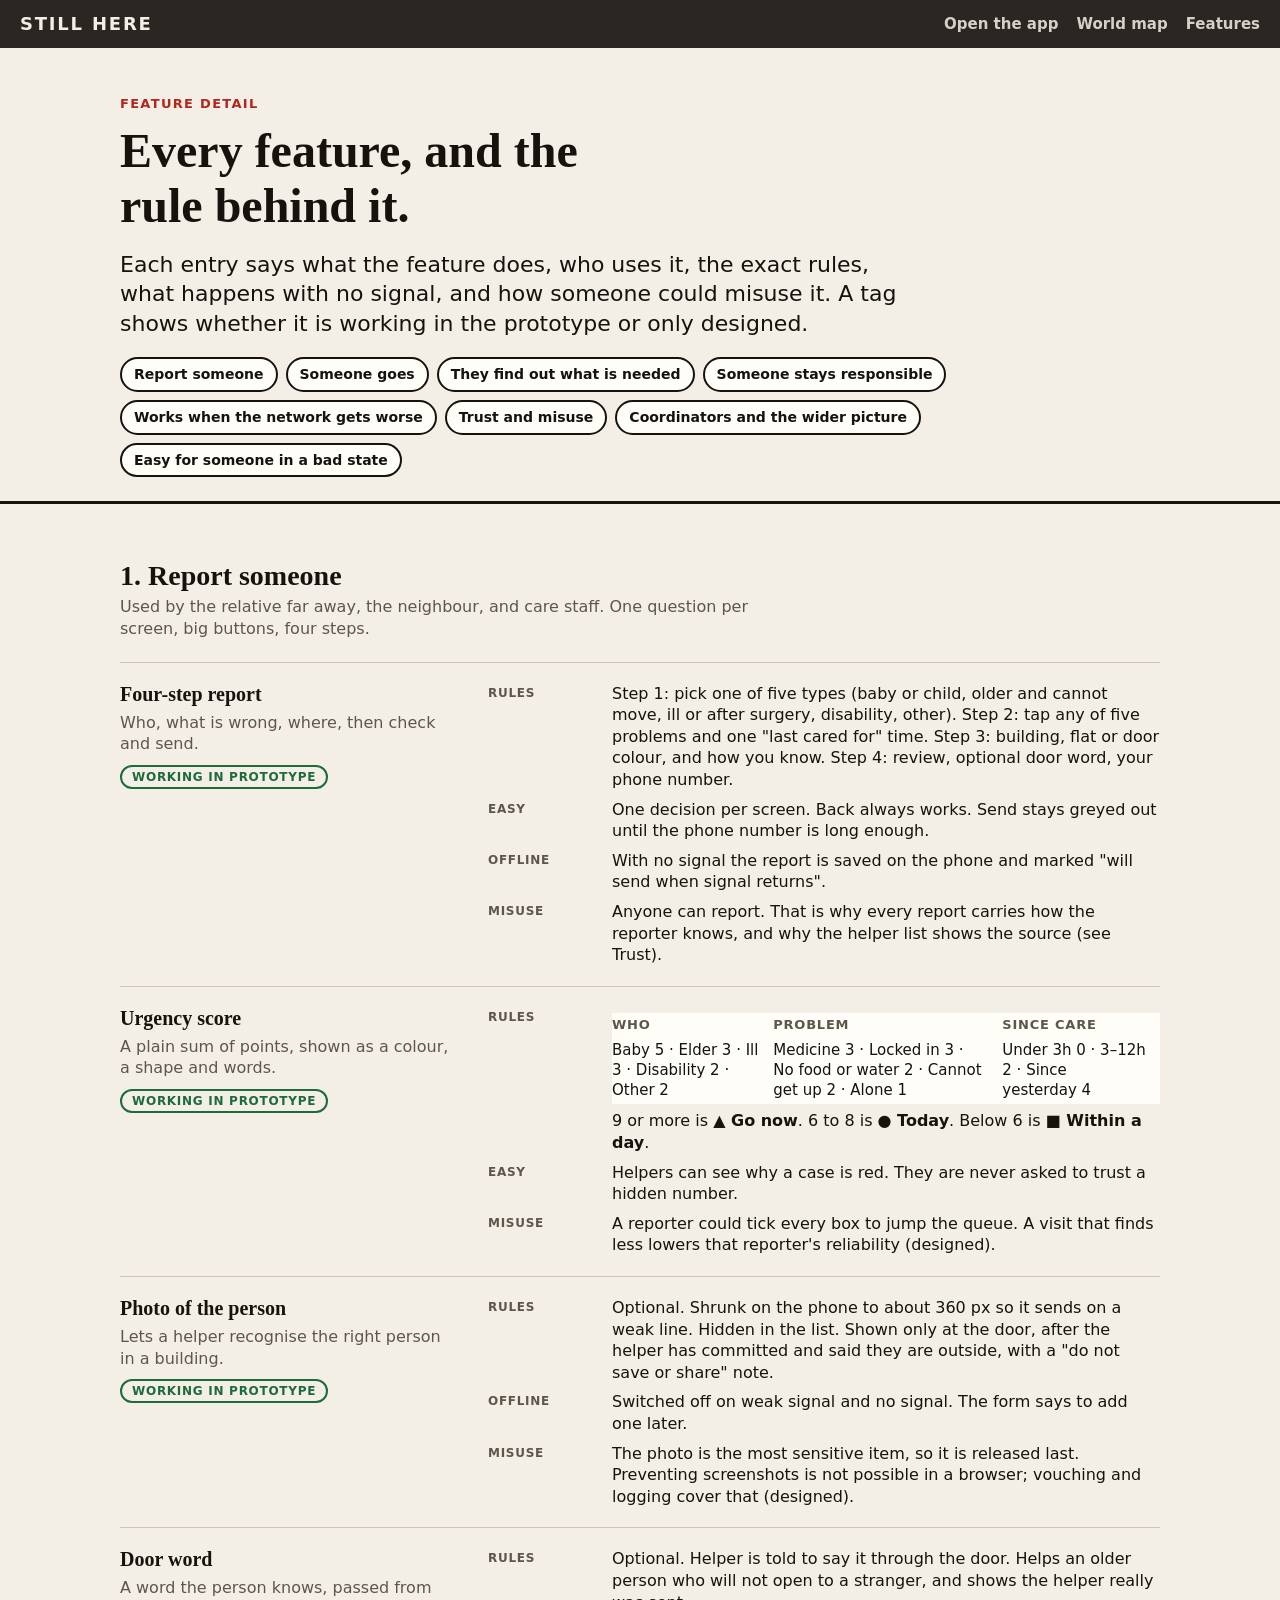
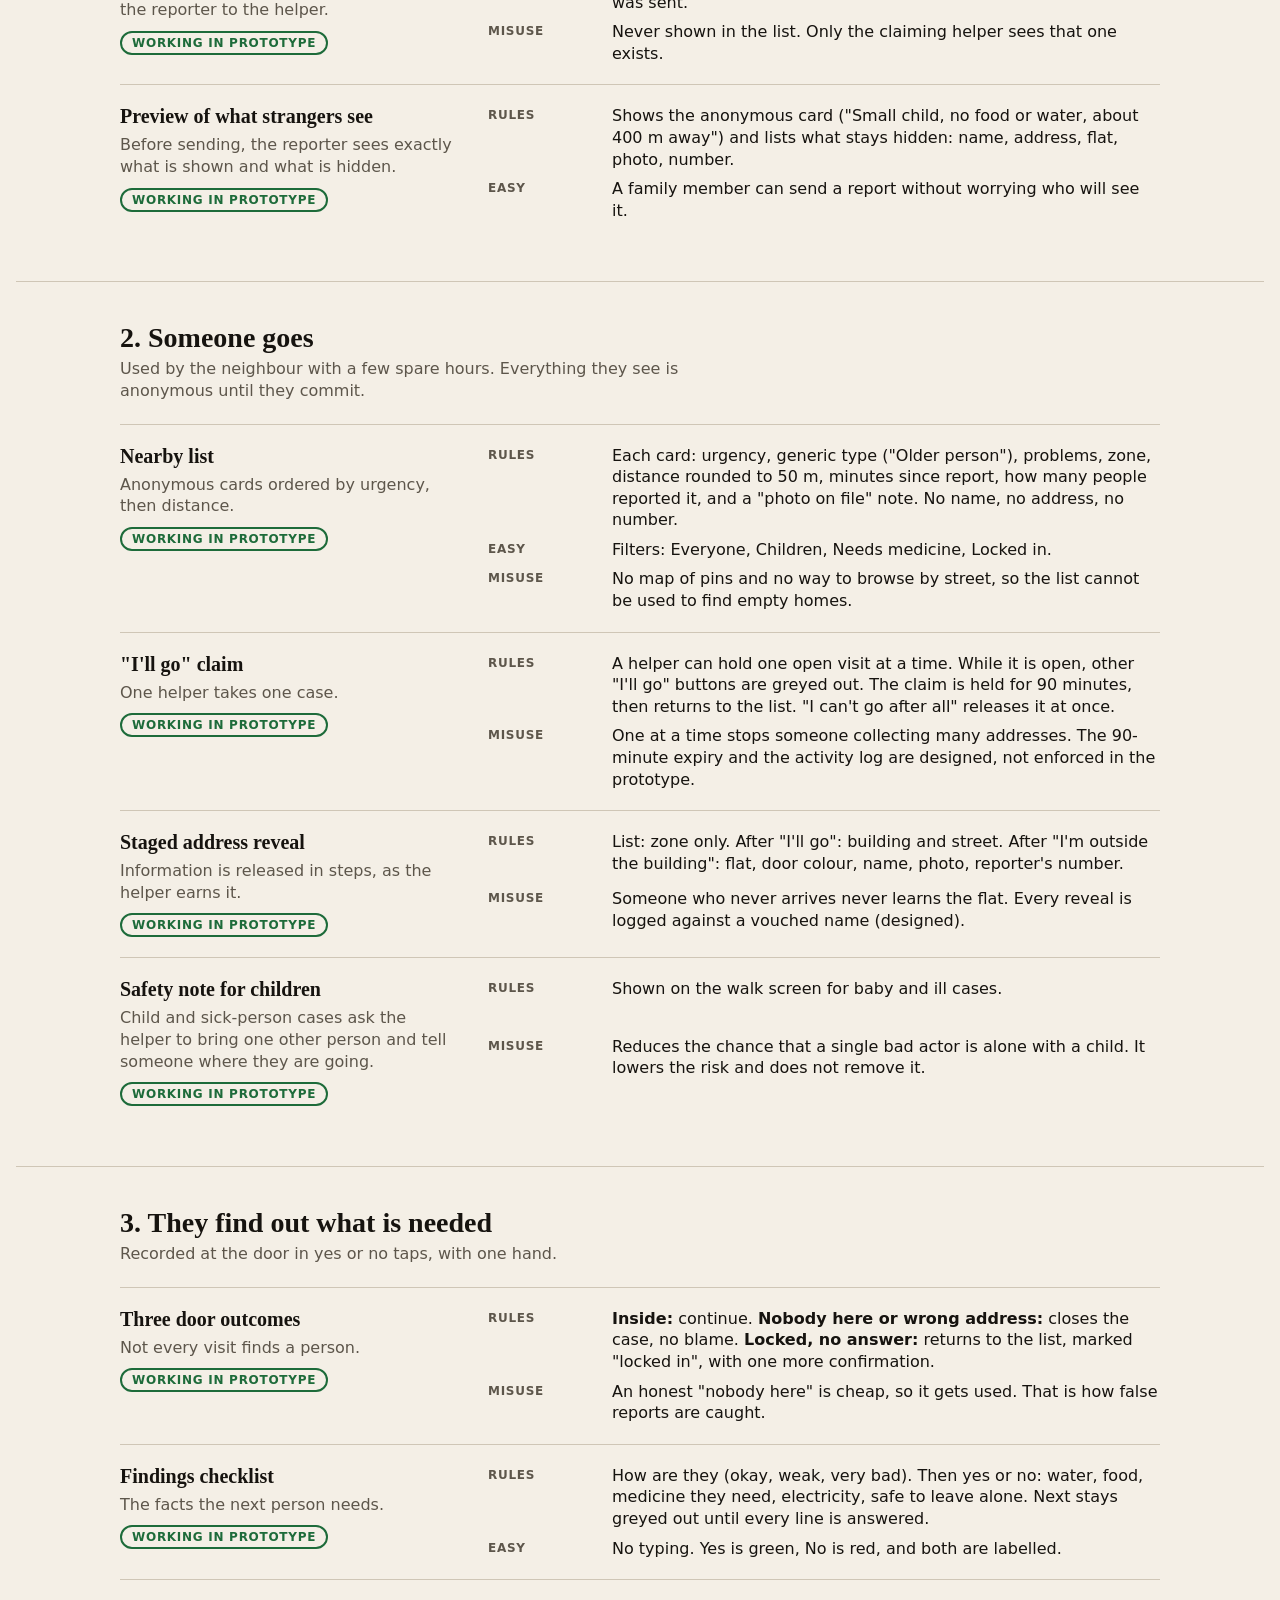
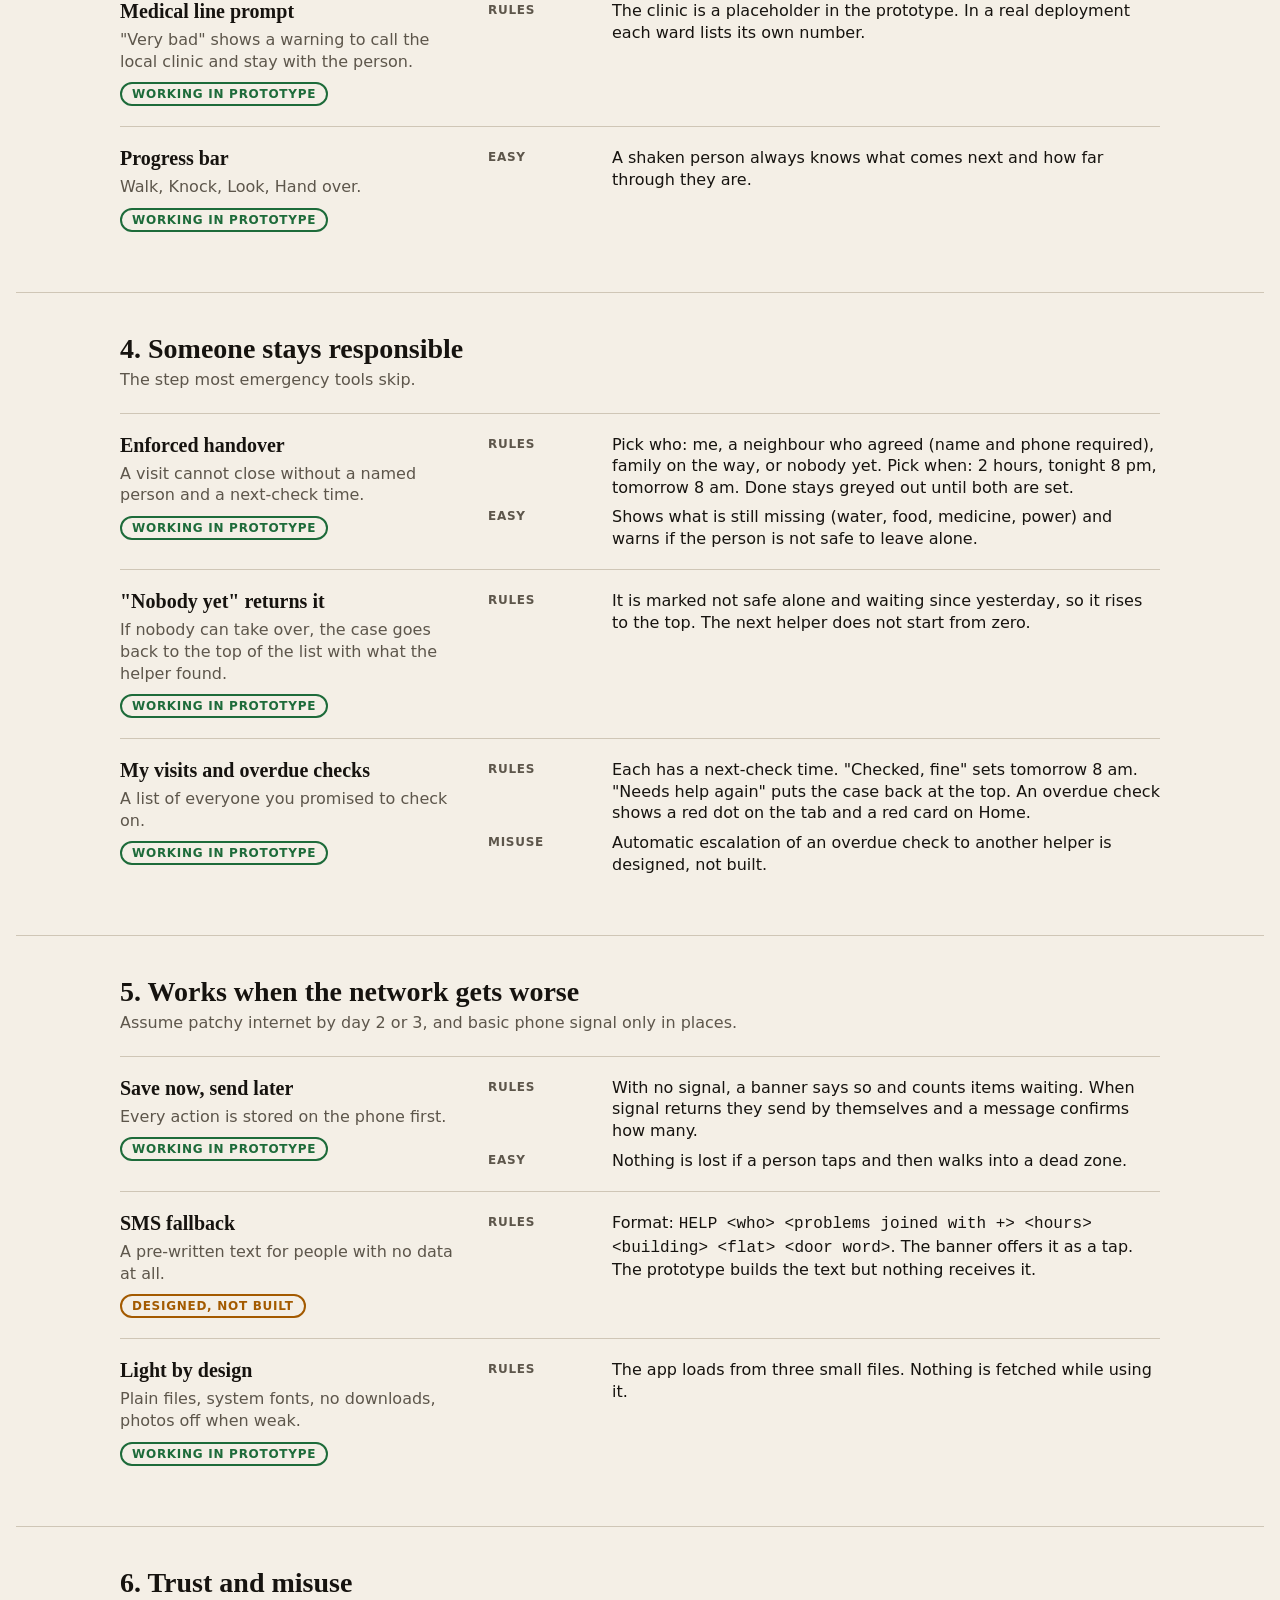
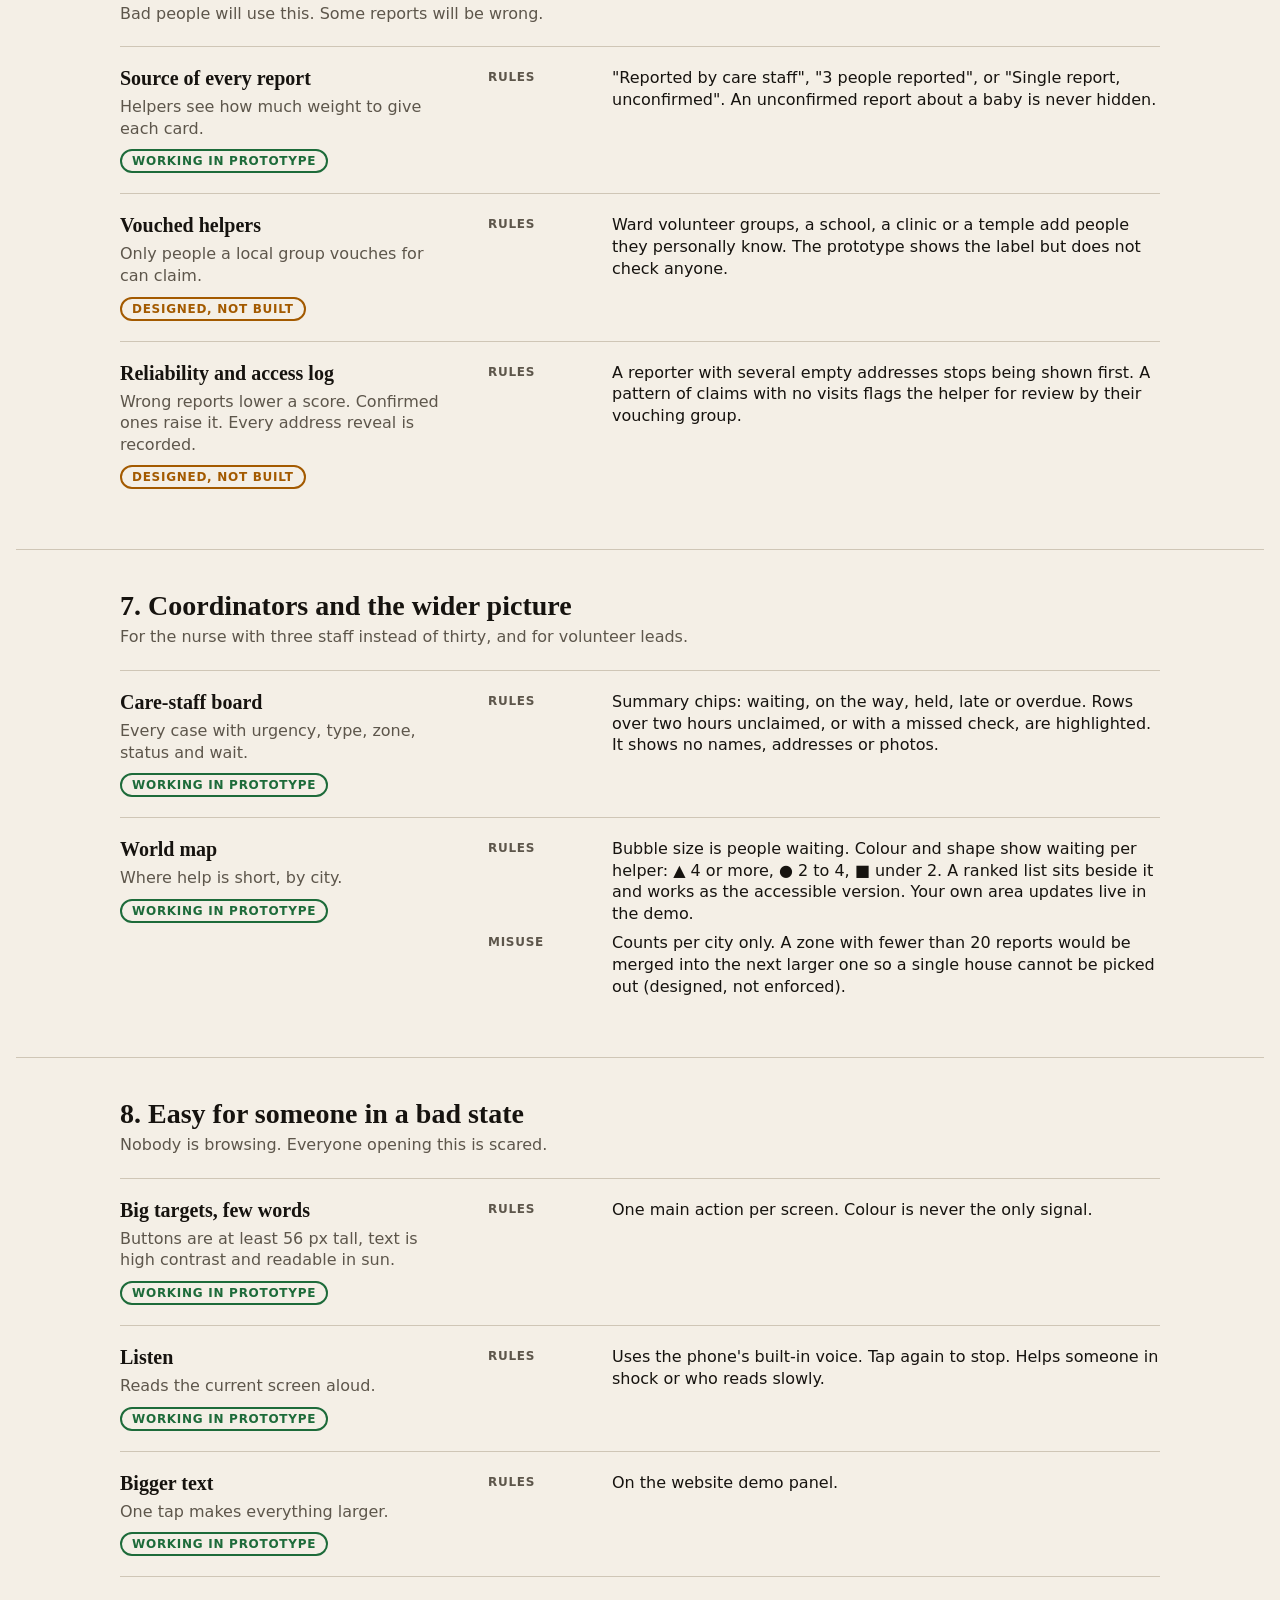
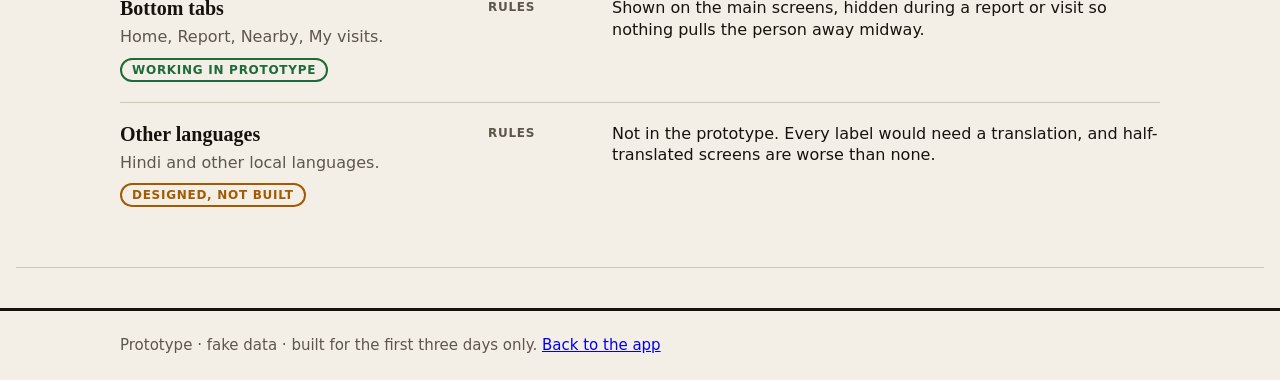
==== features.html @ 3e06edb7 "Add detailed Features page Co-Authored-By: Claude Sonnet 5.5 <noreply@anthropic.com>" ====
<!doctype html>
<html lang="en">
<head>
<meta charset="utf-8">
<meta name="viewport" content="width=device-width, initial-scale=1">
<title>Still Here – Features</title>
<link rel="stylesheet" href="style.css">
<style>
.fh{padding:48px 0 24px;border-bottom:3px solid var(--ink)}
.fh h1{font-size:clamp(30px,5vw,48px);max-width:20ch}
.toc{display:flex;flex-wrap:wrap;gap:8px;margin:18px 0 0}
.toc a{border:2px solid var(--ink);border-radius:99px;padding:6px 12px;font-weight:700;font-size:14px;color:var(--ink);text-decoration:none;background:var(--card)}
.group{padding:40px 0;border-bottom:1px solid var(--line)}
.group>.wrap>h2{font:800 28px Georgia,serif;text-transform:none;letter-spacing:0;color:var(--ink);margin:0 0 4px}
.group>.wrap>p.mute{margin:0 0 22px;max-width:62ch}
.feat{display:grid;grid-template-columns:minmax(0,1fr) minmax(0,2fr);gap:12px 32px;padding:20px 0;border-top:1px solid var(--line)}
.feat h3{font:800 20px Georgia,serif;margin:0 0 6px}
.feat .what{margin:0;font-size:16px;color:var(--mute)}
.badge{display:inline-block;margin-top:10px;font:800 12px system-ui;letter-spacing:.06em;text-transform:uppercase;border:2px solid;border-radius:99px;padding:3px 10px}
.badge.built{color:var(--green)}.badge.design{color:var(--amber)}
dl.d{margin:0;display:grid;grid-template-columns:110px minmax(0,1fr);gap:8px 14px;font-size:16px}
dl.d dt{font:800 12px system-ui;letter-spacing:.06em;text-transform:uppercase;color:var(--mute);padding-top:3px}
dl.d dd{margin:0}
table.pts{min-width:0;width:auto;margin:6px 0}
table.pts td,table.pts th{padding:4px 14px 4px 0;border:none}
@media (max-width:760px){.feat{grid-template-columns:1fr}dl.d{grid-template-columns:1fr}dl.d dt{padding:0}}
</style>
</head>
<body>
<nav id="site-nav">
  <a class="logo" href="index.html">STILL HERE</a>
  <div class="links"><a href="index.html#app">Open the app</a><a href="index.html#map">World map</a><a href="features.html">Features</a></div>
</nav>

<header class="fh"><div class="wrap">
  <p class="kicker">Feature detail</p>
  <h1>Every feature, and the rule behind it.</h1>
  <p class="lead">Each entry says what the feature does, who uses it, the exact rules, what happens with no signal, and how someone could misuse it.
    A tag shows whether it is working in the prototype or only designed.</p>
  <nav class="toc" id="toc" aria-label="Sections"></nav>
</div></header>

<main id="groups"></main>
<footer class="band foot"><div class="wrap">Prototype · fake data · built for the first three days only. <a href="index.html">Back to the app</a></div></footer>

<script>
const G = [
{ id:'report', title:'1. Report someone', sub:'Used by the relative far away, the neighbour, and care staff. One question per screen, big buttons, four steps.', f:[
 { n:'Four-step report', b:'built', w:'Who, what is wrong, where, then check and send.', d:{
   Rules:'Step 1: pick one of five types (baby or child, older and cannot move, ill or after surgery, disability, other). Step 2: tap any of five problems and one "last cared for" time. Step 3: building, flat or door colour, and how you know. Step 4: review, optional door word, your phone number.',
   Easy:'One decision per screen. Back always works. Send stays greyed out until the phone number is long enough.',
   Offline:'With no signal the report is saved on the phone and marked "will send when signal returns".',
   Misuse:'Anyone can report. That is why every report carries how the reporter knows, and why the helper list shows the source (see Trust).' } },
 { n:'Urgency score', b:'built', w:'A plain sum of points, shown as a colour, a shape and words.', d:{
   Rules:`<table class="pts"><tr><th>Who</th><th>Problem</th><th>Since care</th></tr><tr><td>Baby 5 · Elder 3 · Ill 3 · Disability 2 · Other 2</td><td>Medicine 3 · Locked in 3 · No food or water 2 · Cannot get up 2 · Alone 1</td><td>Under 3h 0 · 3–12h 2 · Since yesterday 4</td></tr></table>9 or more is <b>▲ Go now</b>. 6 to 8 is <b>● Today</b>. Below 6 is <b>■ Within a day</b>.`,
   Easy:'Helpers can see why a case is red. They are never asked to trust a hidden number.',
   Misuse:'A reporter could tick every box to jump the queue. A visit that finds less lowers that reporter\'s reliability (designed).' } },
 { n:'Photo of the person', b:'built', w:'Lets a helper recognise the right person in a building.', d:{
   Rules:'Optional. Shrunk on the phone to about 360 px so it sends on a weak line. Hidden in the list. Shown only at the door, after the helper has committed and said they are outside, with a "do not save or share" note.',
   Offline:'Switched off on weak signal and no signal. The form says to add one later.',
   Misuse:'The photo is the most sensitive item, so it is released last. Preventing screenshots is not possible in a browser; vouching and logging cover that (designed).' } },
 { n:'Door word', b:'built', w:'A word the person knows, passed from the reporter to the helper.', d:{
   Rules:'Optional. Helper is told to say it through the door. Helps an older person who will not open to a stranger, and shows the helper really was sent.',
   Misuse:'Never shown in the list. Only the claiming helper sees that one exists.' } },
 { n:'Preview of what strangers see', b:'built', w:'Before sending, the reporter sees exactly what is shown and what is hidden.', d:{
   Rules:'Shows the anonymous card ("Small child, no food or water, about 400 m away") and lists what stays hidden: name, address, flat, photo, number.',
   Easy:'A family member can send a report without worrying who will see it.' } }
]},
{ id:'go', title:'2. Someone goes', sub:'Used by the neighbour with a few spare hours. Everything they see is anonymous until they commit.', f:[
 { n:'Nearby list', b:'built', w:'Anonymous cards ordered by urgency, then distance.', d:{
   Rules:'Each card: urgency, generic type ("Older person"), problems, zone, distance rounded to 50 m, minutes since report, how many people reported it, and a "photo on file" note. No name, no address, no number.',
   Easy:'Filters: Everyone, Children, Needs medicine, Locked in.',
   Misuse:'No map of pins and no way to browse by street, so the list cannot be used to find empty homes.' } },
 { n:'"I\'ll go" claim', b:'built', w:'One helper takes one case.', d:{
   Rules:'A helper can hold one open visit at a time. While it is open, other "I\'ll go" buttons are greyed out. The claim is held for 90 minutes, then returns to the list. "I can\'t go after all" releases it at once.',
   Misuse:'One at a time stops someone collecting many addresses. The 90-minute expiry and the activity log are designed, not enforced in the prototype.' } },
 { n:'Staged address reveal', b:'built', w:'Information is released in steps, as the helper earns it.', d:{
   Rules:'List: zone only. After "I\'ll go": building and street. After "I\'m outside the building": flat, door colour, name, photo, reporter\'s number.',
   Misuse:'Someone who never arrives never learns the flat. Every reveal is logged against a vouched name (designed).' } },
 { n:'Safety note for children', b:'built', w:'Child and sick-person cases ask the helper to bring one other person and tell someone where they are going.', d:{
   Rules:'Shown on the walk screen for baby and ill cases.',
   Misuse:'Reduces the chance that a single bad actor is alone with a child. It lowers the risk and does not remove it.' } }
]},
{ id:'find', title:'3. They find out what is needed', sub:'Recorded at the door in yes or no taps, with one hand.', f:[
 { n:'Three door outcomes', b:'built', w:'Not every visit finds a person.', d:{
   Rules:'<b>Inside:</b> continue. <b>Nobody here or wrong address:</b> closes the case, no blame. <b>Locked, no answer:</b> returns to the list, marked "locked in", with one more confirmation.',
   Misuse:'An honest "nobody here" is cheap, so it gets used. That is how false reports are caught.' } },
 { n:'Findings checklist', b:'built', w:'The facts the next person needs.', d:{
   Rules:'How are they (okay, weak, very bad). Then yes or no: water, food, medicine they need, electricity, safe to leave alone. Next stays greyed out until every line is answered.',
   Easy:'No typing. Yes is green, No is red, and both are labelled.' } },
 { n:'Medical line prompt', b:'built', w:'"Very bad" shows a warning to call the local clinic and stay with the person.', d:{
   Rules:'The clinic is a placeholder in the prototype. In a real deployment each ward lists its own number.' } },
 { n:'Progress bar', b:'built', w:'Walk, Knock, Look, Hand over.', d:{
   Easy:'A shaken person always knows what comes next and how far through they are.' } }
]},
{ id:'own', title:'4. Someone stays responsible', sub:'The step most emergency tools skip.', f:[
 { n:'Enforced handover', b:'built', w:'A visit cannot close without a named person and a next-check time.', d:{
   Rules:'Pick who: me, a neighbour who agreed (name and phone required), family on the way, or nobody yet. Pick when: 2 hours, tonight 8 pm, tomorrow 8 am. Done stays greyed out until both are set.',
   Easy:'Shows what is still missing (water, food, medicine, power) and warns if the person is not safe to leave alone.' } },
 { n:'"Nobody yet" returns it', b:'built', w:'If nobody can take over, the case goes back to the top of the list with what the helper found.', d:{
   Rules:'It is marked not safe alone and waiting since yesterday, so it rises to the top. The next helper does not start from zero.' } },
 { n:'My visits and overdue checks', b:'built', w:'A list of everyone you promised to check on.', d:{
   Rules:'Each has a next-check time. "Checked, fine" sets tomorrow 8 am. "Needs help again" puts the case back at the top. An overdue check shows a red dot on the tab and a red card on Home.',
   Misuse:'Automatic escalation of an overdue check to another helper is designed, not built.' } }
]},
{ id:'net', title:'5. Works when the network gets worse', sub:'Assume patchy internet by day 2 or 3, and basic phone signal only in places.', f:[
 { n:'Save now, send later', b:'built', w:'Every action is stored on the phone first.', d:{
   Rules:'With no signal, a banner says so and counts items waiting. When signal returns they send by themselves and a message confirms how many.',
   Easy:'Nothing is lost if a person taps and then walks into a dead zone.' } },
 { n:'SMS fallback', b:'design', w:'A pre-written text for people with no data at all.', d:{
   Rules:'Format: <code>HELP &lt;who&gt; &lt;problems joined with +&gt; &lt;hours&gt; &lt;building&gt; &lt;flat&gt; &lt;door word&gt;</code>. The banner offers it as a tap. The prototype builds the text but nothing receives it.' } },
 { n:'Light by design', b:'built', w:'Plain files, system fonts, no downloads, photos off when weak.', d:{
   Rules:'The app loads from three small files. Nothing is fetched while using it.' } }
]},
{ id:'trust', title:'6. Trust and misuse', sub:'Bad people will use this. Some reports will be wrong.', f:[
 { n:'Source of every report', b:'built', w:'Helpers see how much weight to give each card.', d:{
   Rules:'"Reported by care staff", "3 people reported", or "Single report, unconfirmed". An unconfirmed report about a baby is never hidden.' } },
 { n:'Vouched helpers', b:'design', w:'Only people a local group vouches for can claim.', d:{
   Rules:'Ward volunteer groups, a school, a clinic or a temple add people they personally know. The prototype shows the label but does not check anyone.' } },
 { n:'Reliability and access log', b:'design', w:'Wrong reports lower a score. Confirmed ones raise it. Every address reveal is recorded.', d:{
   Rules:'A reporter with several empty addresses stops being shown first. A pattern of claims with no visits flags the helper for review by their vouching group.' } }
]},
{ id:'coord', title:'7. Coordinators and the wider picture', sub:'For the nurse with three staff instead of thirty, and for volunteer leads.', f:[
 { n:'Care-staff board', b:'built', w:'Every case with urgency, type, zone, status and wait.', d:{
   Rules:'Summary chips: waiting, on the way, held, late or overdue. Rows over two hours unclaimed, or with a missed check, are highlighted. It shows no names, addresses or photos.' } },
 { n:'World map', b:'built', w:'Where help is short, by city.', d:{
   Rules:'Bubble size is people waiting. Colour and shape show waiting per helper: ▲ 4 or more, ● 2 to 4, ■ under 2. A ranked list sits beside it and works as the accessible version. Your own area updates live in the demo.',
   Misuse:'Counts per city only. A zone with fewer than 20 reports would be merged into the next larger one so a single house cannot be picked out (designed, not enforced).' } }
]},
{ id:'ease', title:'8. Easy for someone in a bad state', sub:'Nobody is browsing. Everyone opening this is scared.', f:[
 { n:'Big targets, few words', b:'built', w:'Buttons are at least 56 px tall, text is high contrast and readable in sun.', d:{ Rules:'One main action per screen. Colour is never the only signal.' } },
 { n:'Listen', b:'built', w:'Reads the current screen aloud.', d:{ Rules:'Uses the phone\'s built-in voice. Tap again to stop. Helps someone in shock or who reads slowly.' } },
 { n:'Bigger text', b:'built', w:'One tap makes everything larger.', d:{ Rules:'On the website demo panel.' } },
 { n:'Bottom tabs', b:'built', w:'Home, Report, Nearby, My visits.', d:{ Rules:'Shown on the main screens, hidden during a report or visit so nothing pulls the person away midway.' } },
 { n:'Other languages', b:'design', w:'Hindi and other local languages.', d:{ Rules:'Not in the prototype. Every label would need a translation, and half-translated screens are worse than none.' } }
]}
];
const bl = {built:'Working in prototype', design:'Designed, not built'};
document.getElementById('toc').innerHTML = G.map(g => `<a href="#${g.id}">${g.title.replace(/^\d+\. /,'')}</a>`).join('');
document.getElementById('groups').innerHTML = G.map(g => `<section class="group" id="${g.id}"><div class="wrap"><h2>${g.title}</h2><p class="mute">${g.sub}</p>` +
  g.f.map(f => `<article class="feat"><div><h3>${f.n}</h3><p class="what">${f.w}</p><span class="badge ${f.b}">${bl[f.b]}</span></div><dl class="d">${Object.entries(f.d).map(([k,v]) => `<dt>${k}</dt><dd>${v}</dd>`).join('')}</dl></article>`).join('') +
  `</div></section>`).join('');
</script>
</body>
</html>
---- style.css ----
/* High contrast, sun-readable, system fonts only (nothing to download on a bad network). */
:root{
  --paper:#f4efe6; --ink:#16130f; --mute:#5d564b; --line:#cfc6b6; --card:#fffdf8;
  --red:#b3261e; --amber:#a35a00; --blue:#1f5a8a; --green:#1d6b3a; --ash:#2a2622;
}
*{box-sizing:border-box;-webkit-tap-highlight-color:transparent}
html,body{margin:0;color:var(--ink);font:18px/1.35 system-ui,-apple-system,"Segoe UI",Roboto,sans-serif}
#phone{max-width:430px;margin:0 auto;background:var(--paper);position:relative;display:flex;flex-direction:column}
#top{display:flex;justify-content:space-between;align-items:center;padding:10px 14px;background:var(--ash);color:#f4efe6}
.brand{font-weight:800;letter-spacing:.08em;font-size:14px}
.brand span{font-weight:500;letter-spacing:0;opacity:.7}
#sig{font:700 13px system-ui;border:2px solid #f4efe6;background:none;color:#f4efe6;border-radius:99px;padding:6px 12px;min-height:36px}
#sig.weak{background:#e0a100;color:#000;border-color:#e0a100}
#sig.none{background:#b3261e;border-color:#b3261e}
#banner{padding:10px 14px;font-weight:700;font-size:16px;background:#e0a100;color:#000}
#banner.none{background:var(--red);color:#fff}
#banner small{display:block;font-weight:500;margin-top:4px}
#banner a{color:inherit}
main{flex:1;padding:16px 16px 40px}
h1{font:800 28px/1.15 Georgia,"Times New Roman",serif;margin:6px 0 16px}
h2{font:700 15px system-ui;letter-spacing:.06em;text-transform:uppercase;color:var(--mute);margin:26px 0 8px}
p{margin:0 0 12px}
.mute{color:var(--mute);font-size:16px}
.big{display:block;width:100%;text-align:left;border:3px solid var(--ink);background:var(--card);color:var(--ink);
  border-radius:14px;padding:18px 16px;margin:0 0 12px;font:inherit;font-weight:800;font-size:22px;min-height:76px;cursor:pointer}
.big small{display:block;font-weight:500;font-size:16px;color:var(--mute);margin-top:4px}
.big.go{background:var(--ink);color:var(--paper)}
.big.go small{color:#cfc6b6}
.big.sel{background:var(--ink);color:var(--paper)}
.big.sel small{color:#cfc6b6}
.big:disabled{opacity:.35;cursor:not-allowed}
.row{display:flex;gap:10px}.row>*{flex:1}
.chip{border:3px solid var(--ink);background:var(--card);border-radius:12px;padding:14px 8px;font:700 17px system-ui;min-height:56px;text-align:center;cursor:pointer;color:var(--ink)}
.chip.sel{background:var(--ink);color:var(--paper)}
.grid{display:grid;grid-template-columns:1fr 1fr;gap:10px;margin-bottom:12px}
.back{background:none;border:none;font:700 17px system-ui;padding:10px 0;color:var(--ink);text-decoration:underline;cursor:pointer}
.prog{display:flex;gap:6px;margin:4px 0 14px}
.prog i{flex:1;height:8px;border-radius:4px;background:var(--line)}.prog i.on{background:var(--ink)}
label{display:block;font-weight:700;margin:14px 0 6px}
input,textarea,select{width:100%;font:inherit;padding:14px;border:3px solid var(--ink);border-radius:12px;background:#fff;color:var(--ink)}
textarea{min-height:90px}
.card{background:var(--card);border:2px solid var(--line);border-left-width:10px;border-radius:12px;padding:14px;margin-bottom:12px}
.card.red{border-left-color:var(--red)}.card.amber{border-left-color:var(--amber)}.card.blue{border-left-color:var(--blue)}.card.green{border-left-color:var(--green)}
.tag{font:800 14px system-ui;letter-spacing:.04em;text-transform:uppercase}
.tag.red{color:var(--red)}.tag.amber{color:var(--amber)}.tag.blue{color:var(--blue)}.tag.green{color:var(--green)}
.card h3{margin:4px 0 6px;font:800 21px/1.2 Georgia,serif}
.meta{color:var(--mute);font-size:15px;margin-bottom:10px}
.priv{border:2px dashed var(--ink);border-radius:12px;padding:12px;background:#fff;margin:14px 0}
.priv b{display:block;font:800 13px system-ui;letter-spacing:.06em;text-transform:uppercase;margin-bottom:4px}
.reveal{background:var(--ink);color:var(--paper);border-radius:14px;padding:16px;margin-bottom:14px}
.reveal .addr{font:800 24px/1.2 Georgia,serif;margin:4px 0}
.reveal.locked{background:#fff;color:var(--ink);border:3px dashed var(--ink)}
.toggle{display:flex;align-items:center;justify-content:space-between;gap:10px;border:3px solid var(--ink);background:var(--card);border-radius:12px;padding:12px;margin-bottom:10px;font-weight:700}
.toggle .yn{display:flex;gap:6px}
.toggle button{border:2px solid var(--ink);background:#fff;border-radius:9px;min-width:62px;min-height:46px;font:800 16px system-ui;cursor:pointer;color:var(--ink)}
.toggle button.y.sel{background:var(--green);color:#fff;border-color:var(--green)}
.toggle button.n.sel{background:var(--red);color:#fff;border-color:var(--red)}
.warn{background:#fff3d1;border:2px solid #e0a100;border-radius:12px;padding:12px;margin:12px 0;font-weight:600}
.done{text-align:center;padding-top:40px}.done .tick{font-size:70px}
#toast{position:fixed;left:50%;bottom:20px;transform:translateX(-50%);background:var(--ink);color:#fff;padding:14px 18px;border-radius:12px;font-weight:700;max-width:90%;z-index:9}
#demo-note{text-align:center;font-size:13px;color:#4b453b;margin:8px}
button:focus-visible,input:focus-visible,textarea:focus-visible{outline:4px solid #1f5a8a;outline-offset:2px}

/* ===== website shell ===== */
html{scroll-behavior:smooth}
body{background:var(--paper)}
.wrap{max-width:1080px;margin:0 auto;padding:0 20px}
#site-nav{position:sticky;top:0;z-index:20;display:flex;justify-content:space-between;align-items:center;gap:12px;flex-wrap:wrap;padding:12px 20px;background:var(--ash);color:#f4efe6}
#site-nav .logo{font-weight:800;letter-spacing:.1em;color:inherit;text-decoration:none}
#site-nav .links{display:flex;gap:18px;flex-wrap:wrap}
#site-nav .links a{color:#f4efe6;text-decoration:none;font-size:15px;font-weight:600;opacity:.85}
#site-nav .links a:hover{opacity:1;text-decoration:underline}
.hero{padding:64px 0 48px;border-bottom:3px solid var(--ink)}
.kicker{font:700 13px system-ui;letter-spacing:.1em;text-transform:uppercase;color:var(--red)}
.hero h1{font-size:clamp(34px,6vw,64px);line-height:1.05;max-width:16ch;margin:8px 0 18px}
.lead{font-size:clamp(18px,2.2vw,22px);max-width:56ch}
.cta{display:flex;gap:12px;flex-wrap:wrap;margin:24px 0 36px}
.btn{display:inline-block;border:3px solid var(--ink);background:var(--card);color:var(--ink);padding:14px 22px;border-radius:12px;font:800 18px system-ui;text-decoration:none;cursor:pointer}
.btn.solid{background:var(--ink);color:var(--paper)}
.btn.small{font-size:15px;padding:10px 14px;margin:0 8px 8px 0}
.facts{display:grid;grid-template-columns:repeat(auto-fit,minmax(240px,1fr));gap:20px;margin:0}
.facts dt{font-weight:800;margin-bottom:4px}.facts dd{margin:0;color:var(--mute);font-size:16px}
.stage-section{padding:56px 0;background:#e8e1d3}
.two{display:grid;grid-template-columns:1fr minmax(0,430px);gap:40px;align-items:start}
.side h2,.band h2{font:800 30px/1.15 Georgia,serif;text-transform:none;letter-spacing:0;color:var(--ink);margin:0 0 14px}
.try{padding-left:20px}.try li{margin-bottom:10px}
.stage{justify-self:center;width:100%}
.stage #phone{height:min(780px,88vh);overflow:auto;border:4px solid var(--ink);border-radius:30px;min-height:0;max-width:430px;margin:0 auto;background:var(--paper)}
.stage #phone.xl{zoom:1.15}
.stage #toast{position:sticky;margin:0 auto}
.band{padding:56px 0}
.band.dark{background:var(--ash);color:#f4efe6}
.band.dark h2{color:#f4efe6}.band.dark p{color:#d9d1c2}
.steps{display:grid;grid-template-columns:repeat(auto-fit,minmax(220px,1fr));gap:24px}
.steps h3{font:800 20px Georgia,serif;margin:0 0 6px}
.steps p{margin:0;font-size:16px}
.sum{display:flex;gap:10px;flex-wrap:wrap;margin:14px 0}
.sum span{border:2px solid var(--ink);border-radius:99px;padding:6px 14px;font-weight:700;font-size:15px;background:var(--card)}
.tablewrap{overflow-x:auto}
table{border-collapse:collapse;width:100%;min-width:640px;background:var(--card)}
th,td{padding:10px 12px;border-bottom:1px solid var(--line);text-align:left;font-size:15px}
th{font:800 13px system-ui;letter-spacing:.06em;text-transform:uppercase;color:var(--mute)}
tr.late td{background:#fde6e3}
.foot{border-top:3px solid var(--ink);color:var(--mute);font-size:15px;padding:24px 0}
/* photo */
.photo{display:block;width:100%;max-width:220px;aspect-ratio:1;object-fit:cover;border:3px solid var(--ink);border-radius:12px;margin:8px 0;background:#ddd}
.photo.sm{max-width:120px}
.filebtn{display:flex;align-items:center;justify-content:center;gap:10px;border:3px dashed var(--ink);border-radius:12px;min-height:64px;font-weight:800;background:var(--card);cursor:pointer;padding:10px;text-align:center}
.filebtn.off{opacity:.45;cursor:not-allowed}
.filebtn input{position:absolute;opacity:0;width:1px;height:1px}
.filebtn:focus-within{outline:4px solid var(--blue);outline-offset:2px}
@media (max-width:820px){
  .two{grid-template-columns:1fr}
  .stage #phone{height:auto;border-width:0;border-radius:0;max-width:none;overflow:visible}
  #site-nav .links{gap:12px}
  .hero{padding-top:40px}
}

/* ===== tabs, stepper, listen ===== */
#top .tools{display:flex;gap:8px}
#listen{font:700 13px system-ui;border:2px solid #f4efe6;background:none;color:#f4efe6;border-radius:99px;padding:6px 12px;min-height:36px;cursor:pointer}
#listen.on{background:#f4efe6;color:#16130f}
#tabs{position:sticky;bottom:0;display:flex;background:var(--ash);border-top:3px solid var(--ink);z-index:5}
#tabs[hidden]{display:none}
#tabs button{flex:1;position:relative;min-height:60px;border:none;background:none;color:#f4efe6;font:700 15px system-ui;cursor:pointer;opacity:.75}
#tabs button.on{opacity:1;background:#f4efe6;color:#16130f}
#tabs i{position:absolute;top:10px;right:14%;width:12px;height:12px;border-radius:50%;background:#ff6b5f;border:2px solid var(--ash)}
.stepper{display:flex;gap:6px;margin:0 0 10px;font:700 12px system-ui;letter-spacing:.04em;text-transform:uppercase}
.stepper span{flex:1;padding:6px 4px;text-align:center;border-bottom:5px solid var(--line);color:var(--mute)}
.stepper span.on{border-color:var(--ink);color:var(--ink)}
.stepper span.past{border-color:var(--green);color:var(--green)}
/* ===== map ===== */
.lead2{max-width:62ch;font-size:18px}
.mapgrid{display:grid;grid-template-columns:minmax(0,2fr) minmax(0,1fr);gap:24px;margin-top:8px}
.mapbox{background:#1d1a17;border:2px solid #4a443b;border-radius:14px;padding:10px}
#worldmap{width:100%;height:auto;display:block}
#worldmap .land{fill:#5b5348}
#worldmap .bub{cursor:pointer}
#worldmap .bub circle{fill-opacity:.55;stroke-width:.4}
#worldmap .bub:focus{outline:none}
#worldmap .bub:focus circle,#worldmap .bub.sel circle{stroke-width:.9;stroke:#fff}
#worldmap .b-red circle{fill:#e0574e;stroke:#ff9d96}
#worldmap .b-amber circle{fill:#e0a100;stroke:#ffd36b}
#worldmap .b-green circle{fill:#3aa86a;stroke:#8fe0b2}
#worldmap text{font:700 2.6px system-ui;fill:#fff;paint-order:stroke;stroke:#1d1a17;stroke-width:.7px}
#worldmap .you{fill:none;stroke:#fff;stroke-width:.35;stroke-dasharray:1 .8}
.detail{background:var(--card);color:var(--ink);border-radius:12px;padding:14px;margin-bottom:14px}
.detail h3{font:800 24px Georgia,serif;margin:0 0 4px}
.detail .nums{display:grid;grid-template-columns:repeat(3,1fr);gap:8px;margin:10px 0;text-align:center}
.detail .nums b{display:block;font-size:24px}.detail .nums span{font-size:13px;color:var(--mute)}
.detail a{color:var(--ink);font-weight:800}
.lh{font:800 13px system-ui;letter-spacing:.06em;text-transform:uppercase;margin:0 0 8px;color:#d9d1c2}
.maplist{display:grid;gap:6px;max-height:300px;overflow:auto}
.maplist button{display:flex;justify-content:space-between;gap:8px;text-align:left;border:2px solid #4a443b;background:#26221e;color:#f4efe6;border-radius:10px;padding:10px 12px;font:600 15px system-ui;cursor:pointer;min-height:44px}
.maplist button.sel{border-color:#f4efe6}
.fine{font-size:14px;margin-top:16px;max-width:70ch}
@media (max-width:820px){.mapgrid{grid-template-columns:1fr}}
.mapbox{align-self:start}
.band.dark .sum span{background:#26221e;color:#f4efe6;border-color:#4a443b}
.band.dark .detail p{color:var(--ink)}
.band.dark .detail .nums span{color:var(--mute)}
.maplist{max-height:230px}
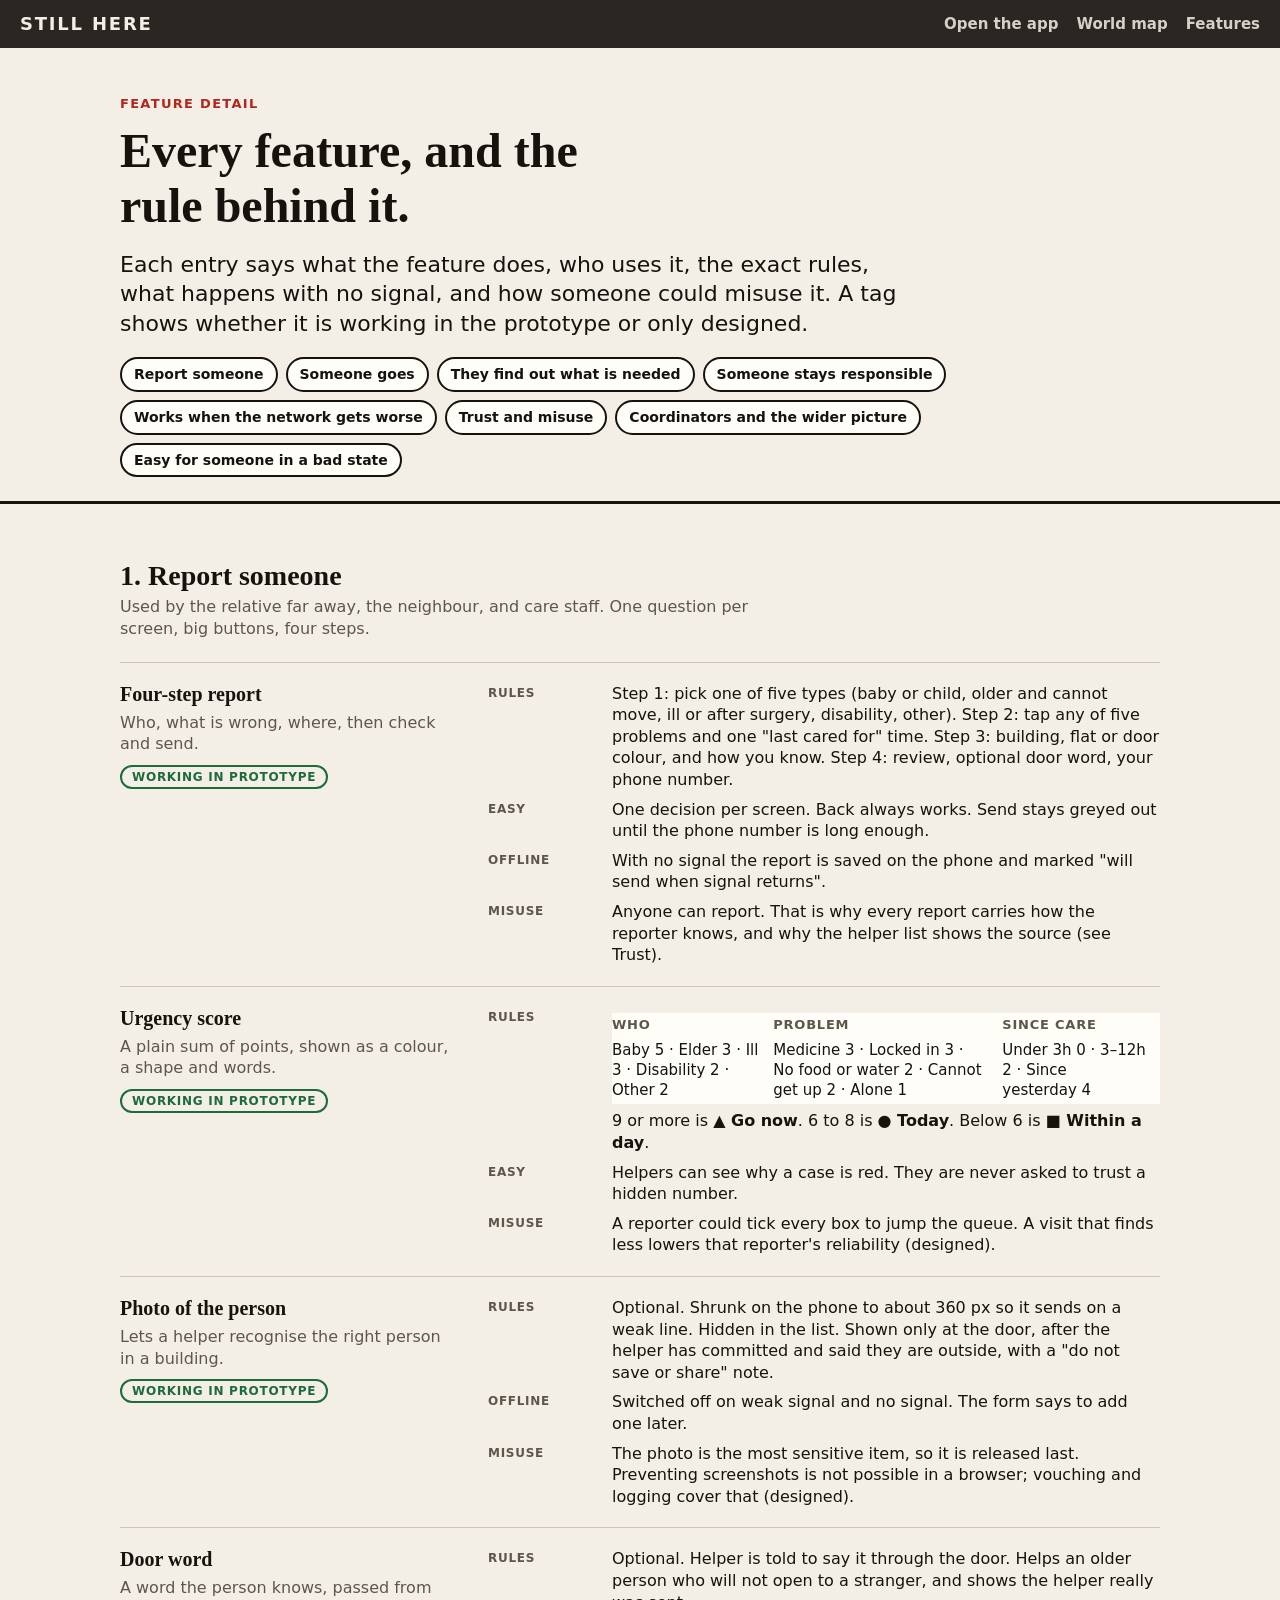
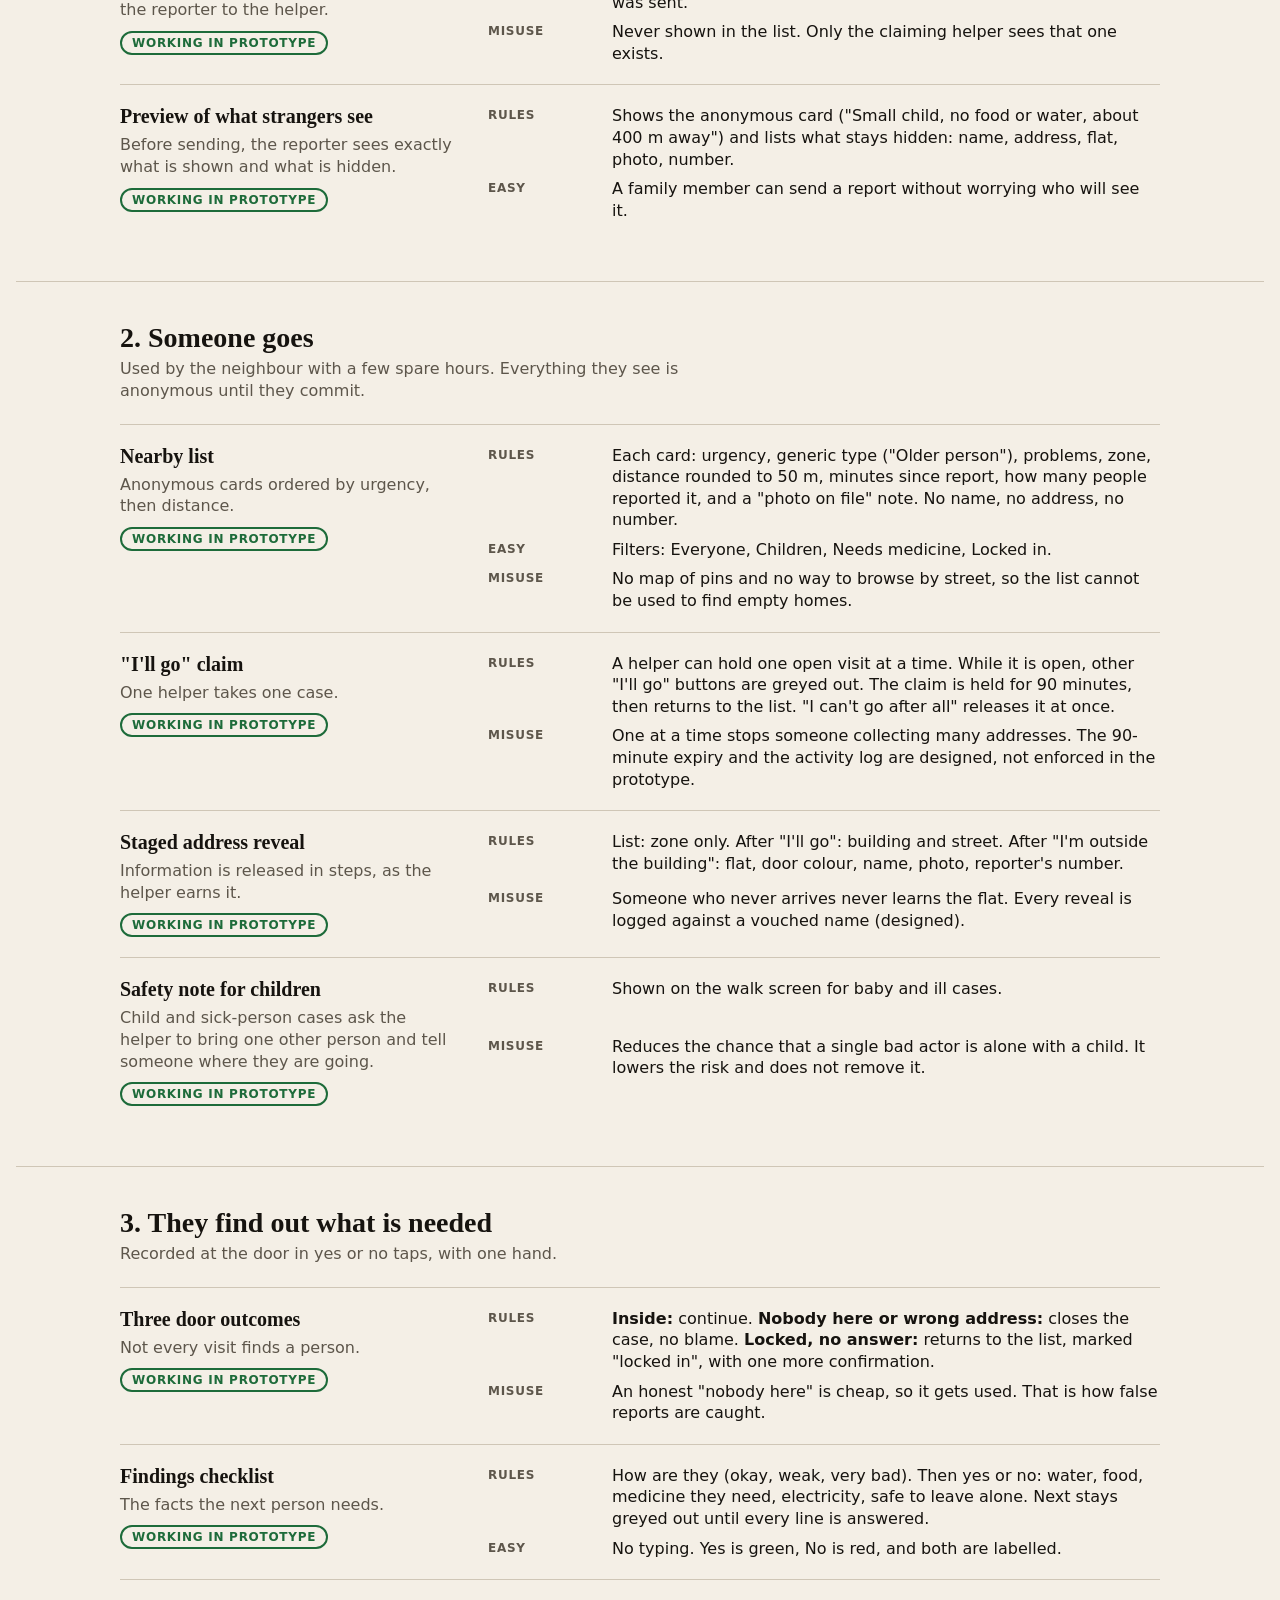
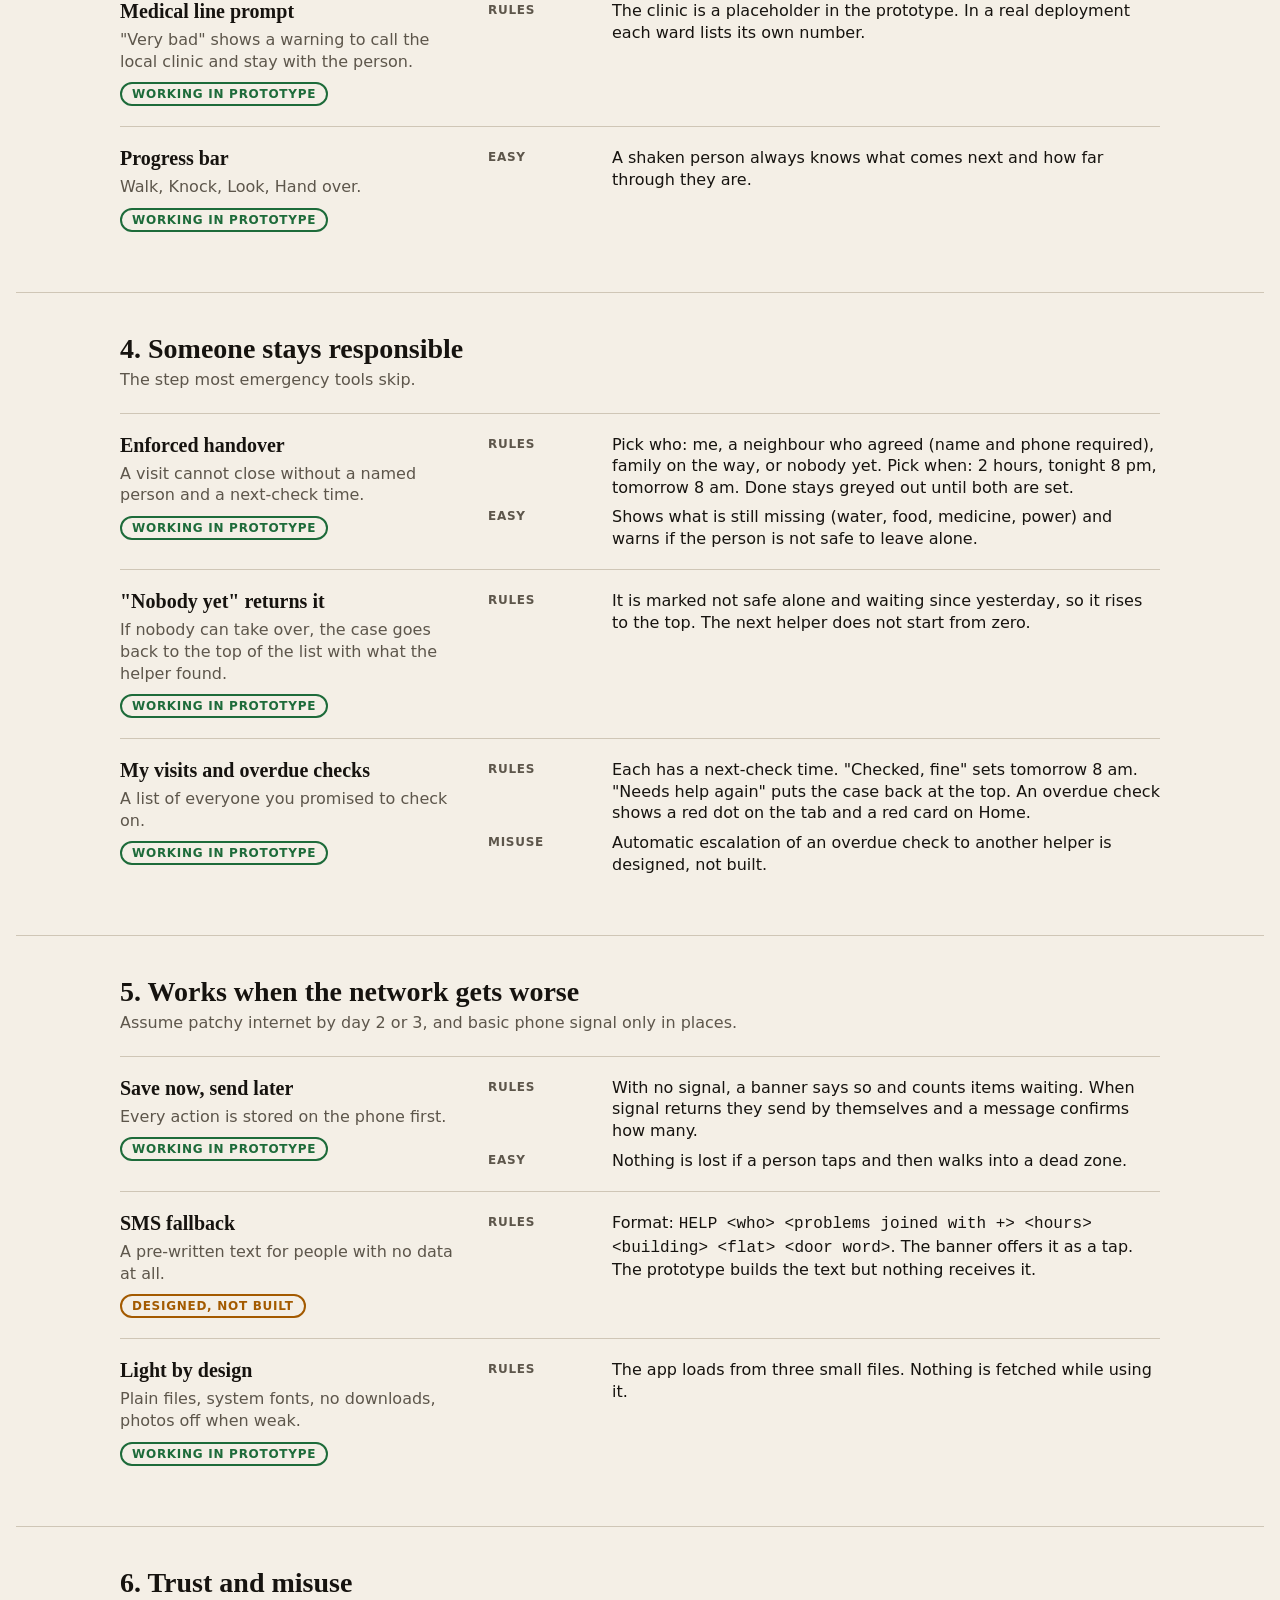
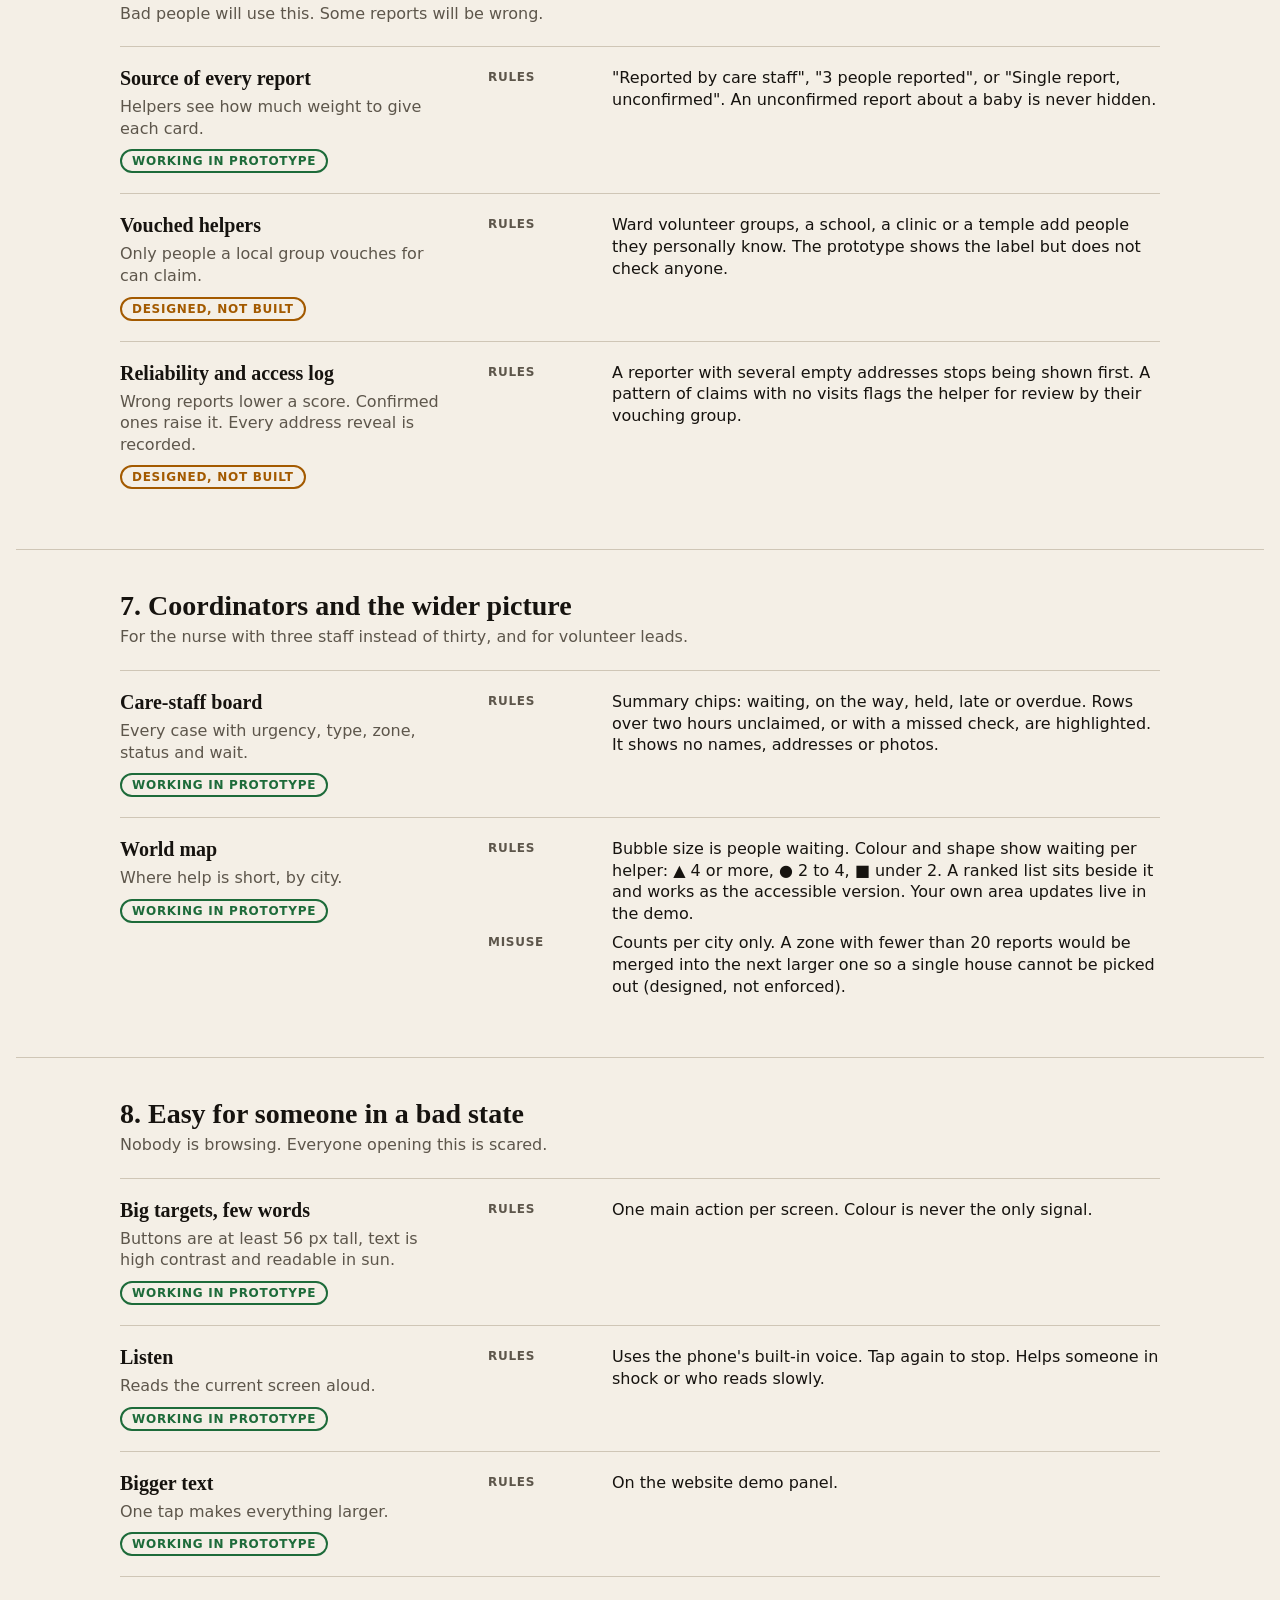
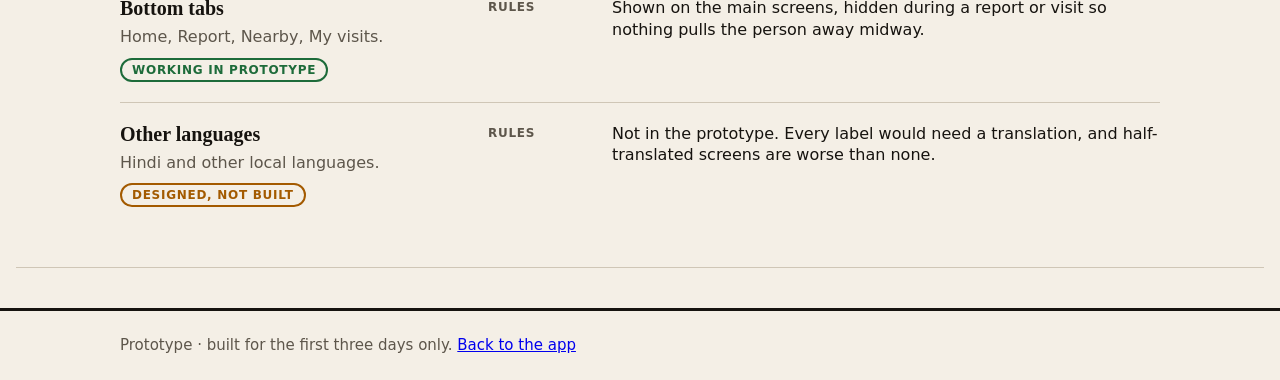
==== commit 6fefe2b9: "Remove fake-data wording and name from intro and footers Co-Authored-By: Claude Sonnet 5.5 <noreply@" ====
--- a/features.html
+++ b/features.html
@@ -41,7 +41,7 @@
 </div></header>
 
 <main id="groups"></main>
-<footer class="band foot"><div class="wrap">Prototype · fake data · built for the first three days only. <a href="index.html">Back to the app</a></div></footer>
+<footer class="band foot"><div class="wrap">Prototype · built for the first three days only. <a href="index.html">Back to the app</a></div></footer>
 
 <script>
 const G = [
--- a/style.css
+++ b/style.css
@@ -85,9 +85,9 @@
 .side h2,.band h2{font:800 30px/1.15 Georgia,serif;text-transform:none;letter-spacing:0;color:var(--ink);margin:0 0 14px}
 .try{padding-left:20px}.try li{margin-bottom:10px}
 .stage{justify-self:center;width:100%}
-.stage #phone{height:min(780px,88vh);overflow:auto;border:4px solid var(--ink);border-radius:30px;min-height:0;max-width:430px;margin:0 auto;background:var(--paper)}
-.stage #phone.xl{zoom:1.15}
-.stage #toast{position:sticky;margin:0 auto}
+.device #phone{flex:1;min-height:0;overflow:auto;max-width:none;margin:0;background:var(--paper);overscroll-behavior:contain}
+.device #phone.xl{zoom:1.15}
+.device #toast{position:sticky;margin:0 auto}
 .band{padding:56px 0}
 .band.dark{background:var(--ash);color:#f4efe6}
 .band.dark h2{color:#f4efe6}.band.dark p{color:#d9d1c2}
@@ -111,7 +111,6 @@
 .filebtn:focus-within{outline:4px solid var(--blue);outline-offset:2px}
 @media (max-width:820px){
   .two{grid-template-columns:1fr}
-  .stage #phone{height:auto;border-width:0;border-radius:0;max-width:none;overflow:visible}
   #site-nav .links{gap:12px}
   .hero{padding-top:40px}
 }
@@ -160,3 +159,82 @@
 .band.dark .detail p{color:var(--ink)}
 .band.dark .detail .nums span{color:var(--mute)}
 .maplist{max-height:230px}
+
+/* ===== phone-width fixes ===== */
+html{-webkit-text-size-adjust:100%}
+body{overflow-x:hidden}
+@media (max-width:820px){
+  #site-nav{flex-wrap:nowrap;gap:14px;padding:10px 16px}
+  #site-nav .links{flex-wrap:nowrap;overflow-x:auto;gap:16px;scrollbar-width:none;-webkit-overflow-scrolling:touch}
+  #site-nav .links::-webkit-scrollbar{display:none}
+  #site-nav .links a,#site-nav .logo{white-space:nowrap}
+  .wrap{padding:0 16px}
+  .hero{padding:32px 0 32px}
+  .cta{flex-direction:column}.cta .btn{text-align:center}
+  .facts{gap:0}.facts dt{margin-top:14px}.facts dd{margin:2px 0 0}
+  .stage-section{padding:32px 0}
+  .band{padding:40px 0}
+  .brand span{display:none}
+  #sig,#listen{white-space:nowrap;padding:6px 10px}
+  #top{gap:8px}
+  .tablewrap{margin:0 -16px;padding:0 16px}
+  .btn.small{margin-bottom:8px}
+}
+
+/* ===== phone teaser + popup ===== */
+.teaser{all:unset;box-sizing:border-box;display:flex;flex-direction:column;align-items:center;gap:22px;cursor:pointer;position:relative;padding:10px 0 4px;width:100%}
+.teaser:focus-visible{outline:4px solid var(--blue);outline-offset:6px;border-radius:40px}
+.teaser .glow{position:absolute;top:8%;left:50%;width:300px;height:300px;margin-left:-150px;border-radius:50%;background:radial-gradient(circle,#e8a33a99,#e8a33a00 68%);animation:glow 3.6s ease-in-out infinite}
+.mini{position:relative;width:236px;height:470px;border-radius:40px;background:#16130f;padding:10px;box-shadow:0 30px 60px -18px #000a,0 0 0 2px #3a342b inset,0 0 0 6px #16130f;display:flex;flex-direction:column;gap:9px;animation:bob 5s ease-in-out infinite;transition:transform .35s cubic-bezier(.2,1.3,.3,1)}
+.mini::before{content:"";position:absolute;inset:10px;border-radius:30px;background:var(--paper);z-index:0}
+.mini>*{position:relative;z-index:1}
+.teaser:hover .mini{animation-play-state:paused;transform:translateY(-10px) rotate(-1.5deg) scale(1.03)}
+.mini .mn{align-self:center;width:62px;height:16px;border-radius:99px;background:#16130f;margin-top:6px}
+.mini .mt{display:flex;align-items:center;gap:8px;background:var(--ash);margin:0 -10px;padding:12px 18px;border-radius:0}
+.mini .mt b{width:74px;height:9px;border-radius:5px;background:#f4efe6}.mini .mt em{margin-left:auto;width:16px;height:16px;border-radius:50%;background:#e8a33a}
+.mini .mc{display:flex;flex-direction:column;gap:7px;background:var(--card);border:2px solid var(--ink);border-radius:12px;padding:11px;margin:0 6px;opacity:0;animation:rise .7s cubic-bezier(.2,1.1,.3,1) forwards}
+.mini .c1{animation-delay:.2s}.mini .c2{animation-delay:.45s}.mini .c3{animation-delay:.7s}
+.mini .mc u{height:10px;width:55%;background:var(--ink);border-radius:5px}.mini .mc s{height:7px;width:90%;background:#cfc6b4;border-radius:4px;display:block}
+.mini .mc s.sh{width:65%;background:linear-gradient(90deg,#cfc6b4 30%,#fff 50%,#cfc6b4 70%) 0 0/200% 100%;animation:shim 1.8s linear infinite}
+.mini .c1 u{background:#c0392b}
+.mini .mb{margin:auto -10px 0;display:flex;background:var(--ash);padding:14px 10px;border-radius:0 0 30px 30px;justify-content:space-around}
+.mini .mb b{width:30px;height:7px;border-radius:4px;background:#f4efe6;opacity:.5}.mini .mb b:first-child{opacity:1}
+.mini .ping{position:absolute;right:26px;top:150px;width:14px;height:14px;border-radius:50%;background:#c0392b}
+.mini .ping::after{content:"";position:absolute;inset:0;border-radius:50%;background:#c0392b;animation:ping 1.8s ease-out infinite}
+.teaser .tap{display:inline-flex;align-items:center;gap:10px;background:var(--ink);color:#fff;font:800 17px system-ui;padding:14px 22px;border-radius:99px;position:relative;box-shadow:0 8px 20px -6px #0008;transition:gap .25s,transform .25s}
+.teaser:hover .tap{gap:16px;transform:scale(1.04)}
+.teaser .tap::after{content:"";position:absolute;inset:-5px;border-radius:99px;border:2px solid var(--ink);opacity:0;animation:ring 2.4s ease-out infinite}
+@keyframes bob{50%{transform:translateY(-12px) rotate(.6deg)}}
+@keyframes glow{50%{transform:scale(1.2);opacity:.65}}
+@keyframes rise{from{opacity:0;transform:translateY(22px) scale(.95)}to{opacity:1;transform:none}}
+@keyframes shim{to{background-position:-200% 0}}
+@keyframes ping{to{transform:scale(3.2);opacity:0}}
+@keyframes ring{0%{opacity:.5;transform:scale(1)}100%{opacity:0;transform:scale(1.25,1.6)}}
+
+#phone-modal{position:fixed;inset:0;z-index:100;display:flex;align-items:center;justify-content:center;perspective:1400px}
+#phone-modal[hidden]{display:none}
+.pm-bg{position:absolute;inset:0;background:#0b090766;backdrop-filter:blur(0) saturate(1);-webkit-backdrop-filter:blur(0) saturate(1);transition:backdrop-filter .5s ease,-webkit-backdrop-filter .5s ease,background .5s ease}
+#phone-modal.open .pm-bg{background:#0b0907b8;backdrop-filter:blur(16px) saturate(.8);-webkit-backdrop-filter:blur(16px) saturate(.8)}
+.device{position:relative;width:min(392px,94vw);height:min(840px,calc(100dvh - 36px));background:#0c0a08;border-radius:54px;padding:11px;box-shadow:0 0 0 2px #4a4338,0 0 0 5px #0c0a08,0 60px 120px -20px #000,0 0 90px #e8a33a22;opacity:0;transform:translateY(90px) scale(.82) rotateX(14deg);transform-origin:50% 100%;transition:transform .6s cubic-bezier(.2,1.25,.3,1),opacity .35s ease}
+#phone-modal.open .device{opacity:1;transform:none}
+.dev-screen{height:100%;border-radius:44px;overflow:hidden;display:flex;flex-direction:column;background:var(--paper);position:relative;isolation:isolate}
+.dev-screen::after{content:"";position:absolute;inset:0;border-radius:inherit;pointer-events:none;background:linear-gradient(115deg,#fff2 0,#fff0 28%);z-index:6}
+.statusbar{flex:none;height:42px;background:var(--ash);color:#f4efe6;display:flex;align-items:center;justify-content:space-between;padding:6px 26px 0;font:700 14px system-ui;position:relative}
+.statusbar .notch{position:absolute;left:50%;top:9px;width:96px;height:26px;margin-left:-48px;border-radius:99px;background:#000}
+.statusbar .bat{width:24px;height:11px;border:2px solid #f4efe6;border-radius:4px;position:relative}
+.statusbar .bat::before{content:"";position:absolute;inset:1px;width:70%;background:#f4efe6;border-radius:1px}
+.homebar{position:absolute;bottom:7px;left:50%;width:128px;height:5px;margin-left:-64px;border-radius:3px;background:#f4efe6;opacity:.8;z-index:7;pointer-events:none}
+.device #tabs{padding-bottom:14px}
+.pm-x{position:absolute;top:-6px;right:-52px;width:44px;height:44px;border-radius:50%;border:none;background:#f4efe6;color:#16130f;font:400 28px/1 system-ui;cursor:pointer;opacity:0;transform:scale(.4) rotate(-90deg);transition:transform .5s .25s cubic-bezier(.2,1.4,.3,1),opacity .3s .25s}
+#phone-modal.open .pm-x{opacity:1;transform:none}
+.pm-x:hover{background:#fff;transform:rotate(90deg) !important}
+body.pm-lock{overflow:hidden}
+@media (max-width:560px){
+  .pm-x{right:4px;top:-52px;width:40px;height:40px}
+  #phone-modal{padding-top:48px}
+  .device{border-radius:40px;padding:8px;height:calc(100dvh - 100px)}.dev-screen{border-radius:33px}
+}
+@media (prefers-reduced-motion:reduce){
+  .mini,.glow,.teaser .tap::after,.ping::after,.mini .mc s.sh{animation:none}.mini .mc{animation:none;opacity:1}
+  .device,.pm-bg,.pm-x{transition:opacity .2s}.device{transform:none}
+}
